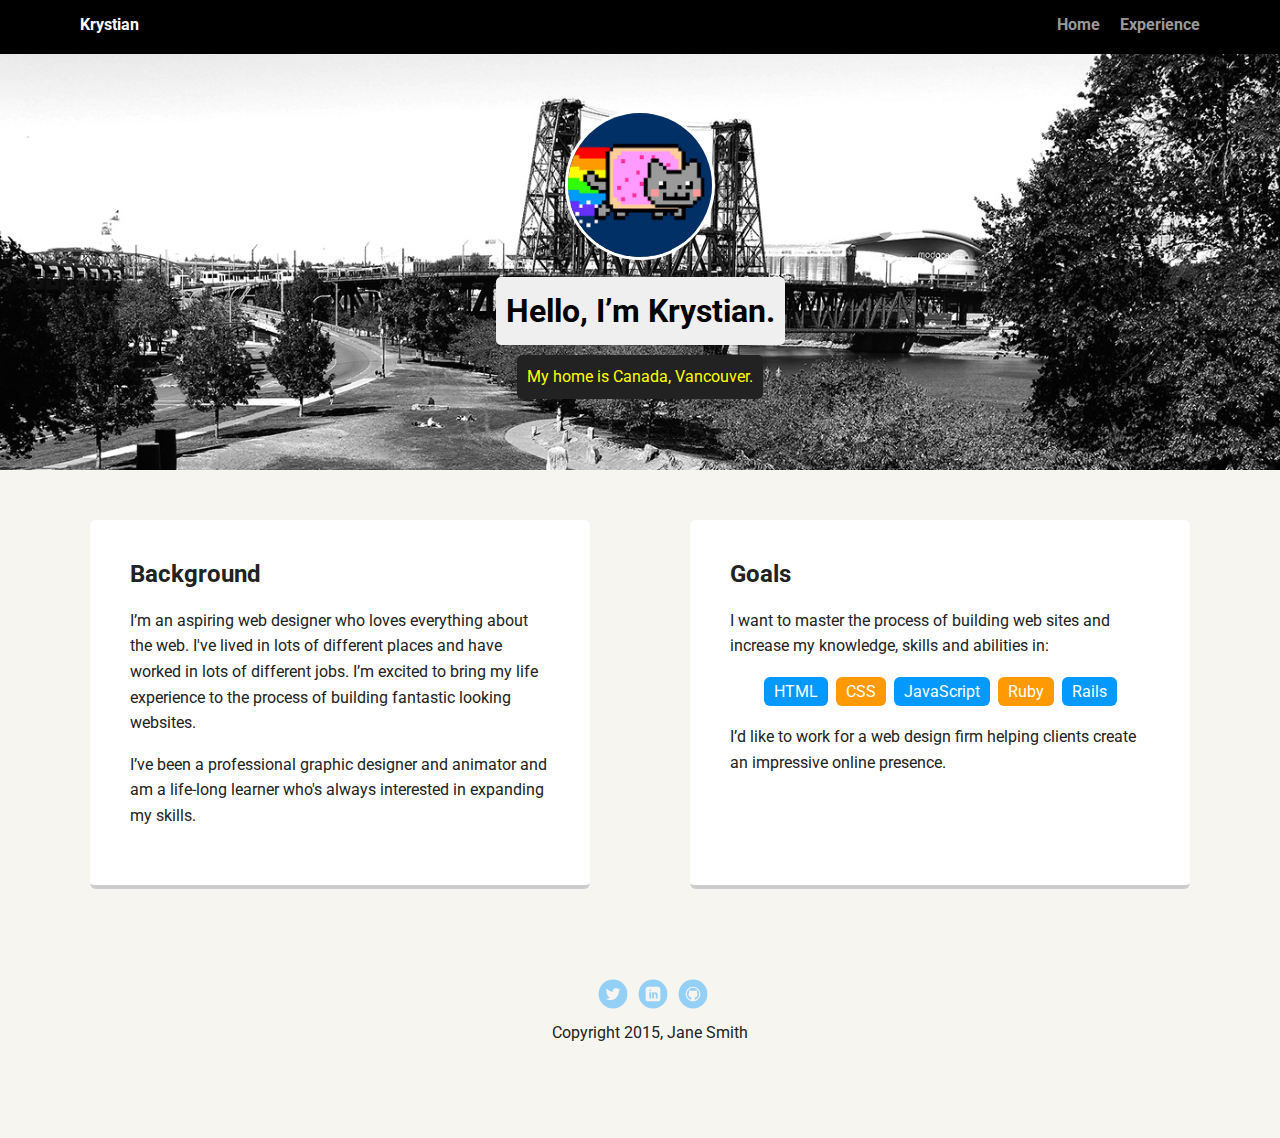
==== index.html @ 231d846b "first commit" ====
<!doctype html>
<html lang="en">
<head>
  <meta charset="utf-8">
  <title>Krystian's Profile</title>
  <meta name="viewport" content="width=device-width, initial-scale=1.0">
  <link rel="stylesheet" href="styles.css">
  <link href="https://fonts.googleapis.com/css?family=Muli%7CRoboto:400,300,500,700,900" rel="stylesheet"></head>
  <body>

    <div class="main-nav">
        <ul class="nav">
          <li class="name">Krystian</li>
          <li><a href="index.html">Home</a></li>
          <li><a href="pages/experience.html">Experience</a></li>
        </ul>
    </div>

    <header>
      <img src="images/me.png" alt="Drawing of Jane Smith" class="profile-image">
      <h1 class="tag name">Hello, I’m Krystian.</h1>
      <p class="tag location">My home is Canada, Vancouver.</p>
    </header>

    <main class="flex">
      <div class="card">
        <h2>Background</h2>
        <p>I’m an aspiring web designer who loves everything about the web. I've lived in lots of different places and have worked in lots of different jobs. I’m excited to bring my life experience to the process of building fantastic looking websites.</p>
        <p>I’ve been a professional graphic designer and animator and am a life-long learner who's always interested in expanding my skills.</p>
      </div>

      <div class="card">
        <h2>Goals</h2>
        <p>I want to master the process of building web sites and increase my knowledge, skills and abilities in:</p>
        <ul class="skills">
          <li>HTML</li>
          <li>CSS</li>
          <li>JavaScript</li>
          <li>Ruby</li>
          <li>Rails</li>
        </ul>
        <p>I’d like to work for a web design firm helping clients create an impressive online presence.</p>
      </div>

    </main>
    <footer>
      <ul>
        <li><a href="#" class="social twitter">Twitter</a></li>
        <li><a href="#" class="social linkedin">LinkedIn</a></li>
        <li><a href="#" class="social github">Github</a></li>
      </ul>
      <p class="copyright">Copyright 2015, Jane Smith</p>
    </footer>
  </body>
  </html>
---- styles.css ----
/* Global Layout Set-up */
* { 
  box-sizing: border-box;
}
  
body {
  margin: 0;
  padding: 0;
  text-align: center;
  font-family: 'Roboto', sans-serif;
  color: #222;
  background: #f7f5f0;
}
/* Link Styles */

a {
  text-decoration: none;
  color: #999;
}
a:hover {
  color: #6633ff;
}

/* Section Styles */

.main-nav {
  width: 100%;
  background: black;
  min-height: 30px;
  padding: 10px;
  position: fixed;
  text-align: center;
}
.nav {
  display: flex;
  justify-content: space-around;
  font-weight: 700;
  list-style-type: none;
  margin: 0 auto;
  padding: 0;
}

.nav .name {
    display: block;
    margin-right: auto;
    color: white;
}
.nav li {
  padding: 5px 10px 10px 10px;
}
.nav a {
  transition: all .5s;
}
.nav a:hover {
  color: white
}

header {
  text-align: center;
  background: url('images/portland.jpg') no-repeat top center ;
  background-size: cover;
  overflow: hidden;
  padding-top: 60px;
}
header {
  line-height: 1.5;
}
header .profile-image {
  margin-top: 50px;
  width: 150px;
  height: 150px;
  border-radius: 50%;
  border: 3px solid white;
  transition: all .5s;
}
header .profile-image:hover {
  transform: scale(1.2) rotate(5deg);
}
.tag {
  background-color: #efefef;
  color: black;
  padding: 10px;
  border-radius: 5px;
  display: table;
  margin: 10px auto;
} 
.location {
  background-color: #222;
  color: yellow;
}
.card {
  margin: 30px;
  padding: 20px 40px 40px;
  max-width: 500px;
  text-align: left;
  background: #fff;
  border-bottom: 4px solid #ccc;
  border-radius: 6px;
  transition: all .5s;
}
.card:hover {
  border-color: #ff99ff;
}

ul.skills {
  padding: 0;
  text-align: center;
}

.skills li {
  border-radius: 6px;
  display: inline-block;
  background: #ff9904;
  color: white;
  padding: 5px 10px;
  margin: 2px;
}

.skills li:nth-child(odd) {
  background: #0399ff;
}

footer {
  width: 100%;
  min-height: 30px;
  padding: 20px 0 40px 20px;
}

footer .copyright {
  top: -8px;
  font-size: .75em;
}

footer ul {
  list-style-type: none;
  margin: 0;
  padding: 0;
}

footer ul li {
  display: inline-block;
}

a.social {
  display: inline-block;
  text-indent: -9999px;
  margin-left: 5px;
  width: 30px;
  height: 30px;
  background-size: 30px 30px;
  opacity: .4;
  transition: all .5s;
}
a.twitter {
  background-image: url(images/twitter.svg);
}
a.linkedin {
  background-image: url(images/linkedin.svg);
}
a.github {
  background-image: url(images/github.svg);
}
a.social:hover {
  opacity: 1;
}
.clearfix {
  clear: both;
}

/* Styles for larger screens */
@media screen and (min-width: 720px) {
  
  .flex {
      display: -ms-flexbox;      /* TWEENER - IE 10 */
      display: flex; 
      max-width: 1200px;
      -ms-flex-pack: distribute;
      justify-content: space-around;
      margin: 0 auto;
  }

  header {
    min-height: 470px;
  }

  .nav {
    max-width: 1200px;
    padding: 0 30px;
  }


  main {
    padding-top: 20px;
  }

  main p {
    line-height: 1.6em;
  }

  footer {
    font-size: 1.3em;
    max-width: 1200px;
    margin: 40px auto;
  }

}
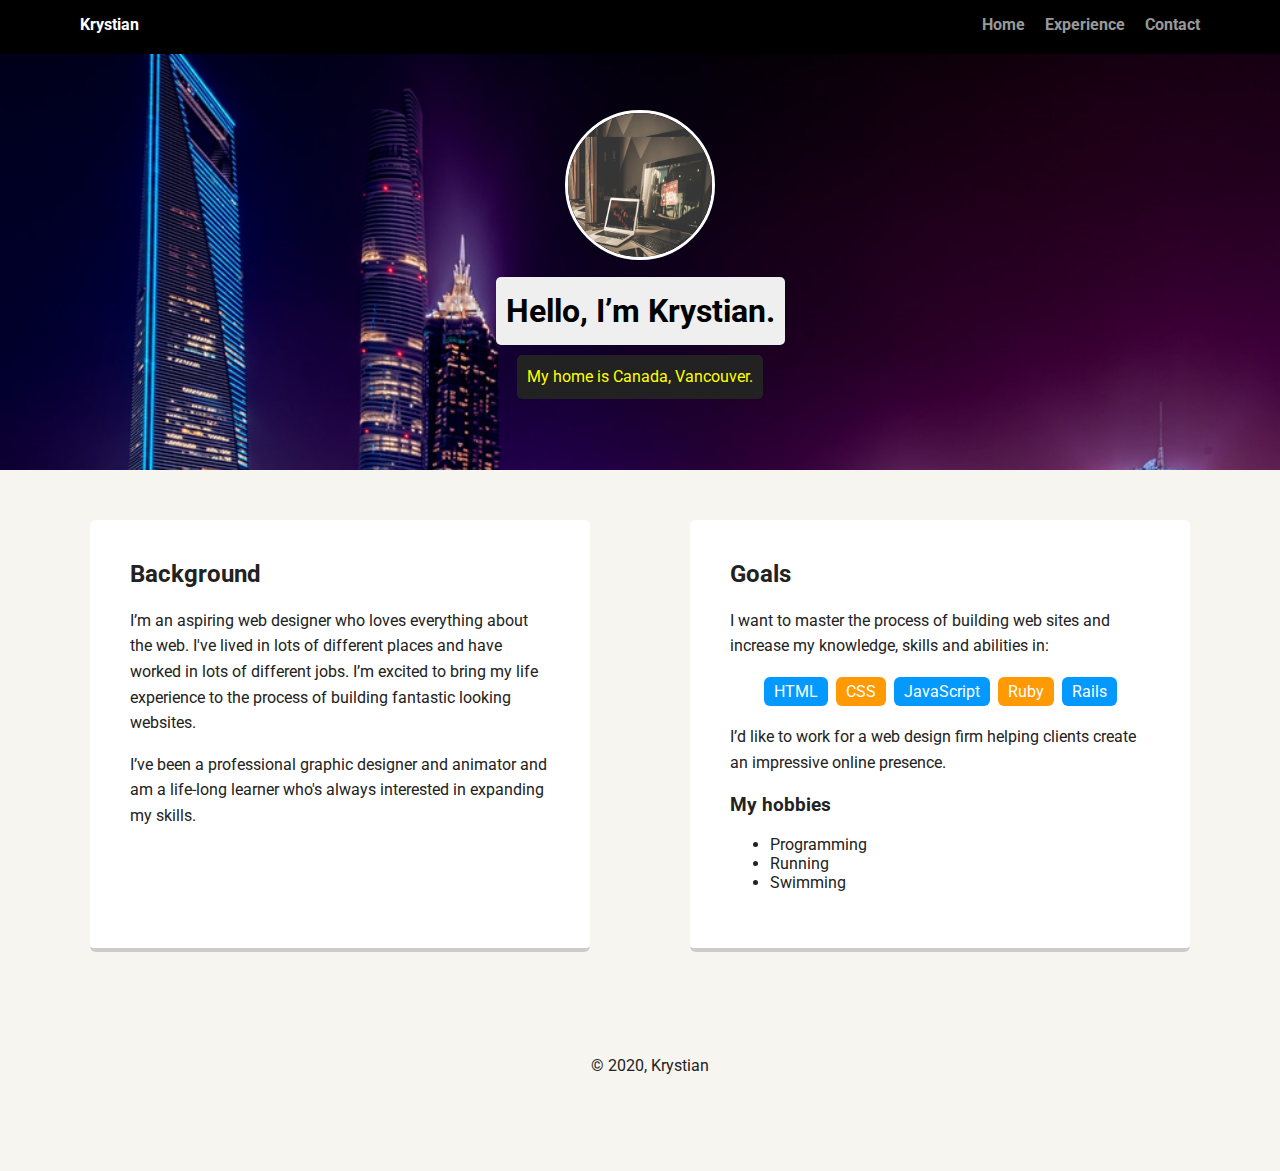
==== commit 0c92422c: "update html and css" ====
--- a/index.html
+++ b/index.html
@@ -8,16 +8,17 @@
   <link href="https://fonts.googleapis.com/css?family=Muli%7CRoboto:400,300,500,700,900" rel="stylesheet"></head>
   <body>
 
-    <div class="main-nav">
+    <nav class="main-nav">
         <ul class="nav">
           <li class="name">Krystian</li>
           <li><a href="index.html">Home</a></li>
           <li><a href="pages/experience.html">Experience</a></li>
+          <li><a href="pages/contact.html">Contact</a></li>
         </ul>
-    </div>
+    </nav>
 
     <header>
-      <img src="images/me.png" alt="Drawing of Jane Smith" class="profile-image">
+      <img src="images/profile.png" alt="Laptop and other tools on the table" class="profile-image">
       <h1 class="tag name">Hello, I’m Krystian.</h1>
       <p class="tag location">My home is Canada, Vancouver.</p>
     </header>
@@ -29,7 +30,7 @@
         <p>I’ve been a professional graphic designer and animator and am a life-long learner who's always interested in expanding my skills.</p>
       </div>
 
-      <div class="card">
+      <section class="card">
         <h2>Goals</h2>
         <p>I want to master the process of building web sites and increase my knowledge, skills and abilities in:</p>
         <ul class="skills">
@@ -40,16 +41,18 @@
           <li>Rails</li>
         </ul>
         <p>I’d like to work for a web design firm helping clients create an impressive online presence.</p>
-      </div>
+        <h3>My hobbies</h3>
+        <ul>
+          <li>Programming</li>
+          <li>Running</li>
+          <li>Swimming</li>
+        </ul>
+      </section>
 
     </main>
     <footer>
-      <ul>
-        <li><a href="#" class="social twitter">Twitter</a></li>
-        <li><a href="#" class="social linkedin">LinkedIn</a></li>
-        <li><a href="#" class="social github">Github</a></li>
-      </ul>
-      <p class="copyright">Copyright 2015, Jane Smith</p>
+
+      <p class="copyright">&copy; 2020, Krystian</p>
     </footer>
   </body>
   </html>
--- a/styles.css
+++ b/styles.css
@@ -1,8 +1,8 @@
 /* Global Layout Set-up */
-* { 
+* {
   box-sizing: border-box;
 }
-  
+
 body {
   margin: 0;
   padding: 0;
@@ -57,7 +57,7 @@
 
 header {
   text-align: center;
-  background: url('images/portland.jpg') no-repeat top center ;
+  background: url('images/city.png') no-repeat top center ;
   background-size: cover;
   overflow: hidden;
   padding-top: 60px;
@@ -69,12 +69,12 @@
   margin-top: 50px;
   width: 150px;
   height: 150px;
-  border-radius: 50%;
+  border-radius: 70%;
   border: 3px solid white;
   transition: all .5s;
 }
 header .profile-image:hover {
-  transform: scale(1.2) rotate(5deg);
+  transform: scale(1.8) rotate(50deg);
 }
 .tag {
   background-color: #efefef;
@@ -83,7 +83,7 @@
   border-radius: 5px;
   display: table;
   margin: 10px auto;
-} 
+}
 .location {
   background-color: #222;
   color: yellow;
@@ -167,12 +167,20 @@
   clear: both;
 }
 
+.email {
+  color: black;
+}
+
+.experience {
+  list-style-type: none;
+}
+
 /* Styles for larger screens */
 @media screen and (min-width: 720px) {
-  
+
   .flex {
       display: -ms-flexbox;      /* TWEENER - IE 10 */
-      display: flex; 
+      display: flex;
       max-width: 1200px;
       -ms-flex-pack: distribute;
       justify-content: space-around;
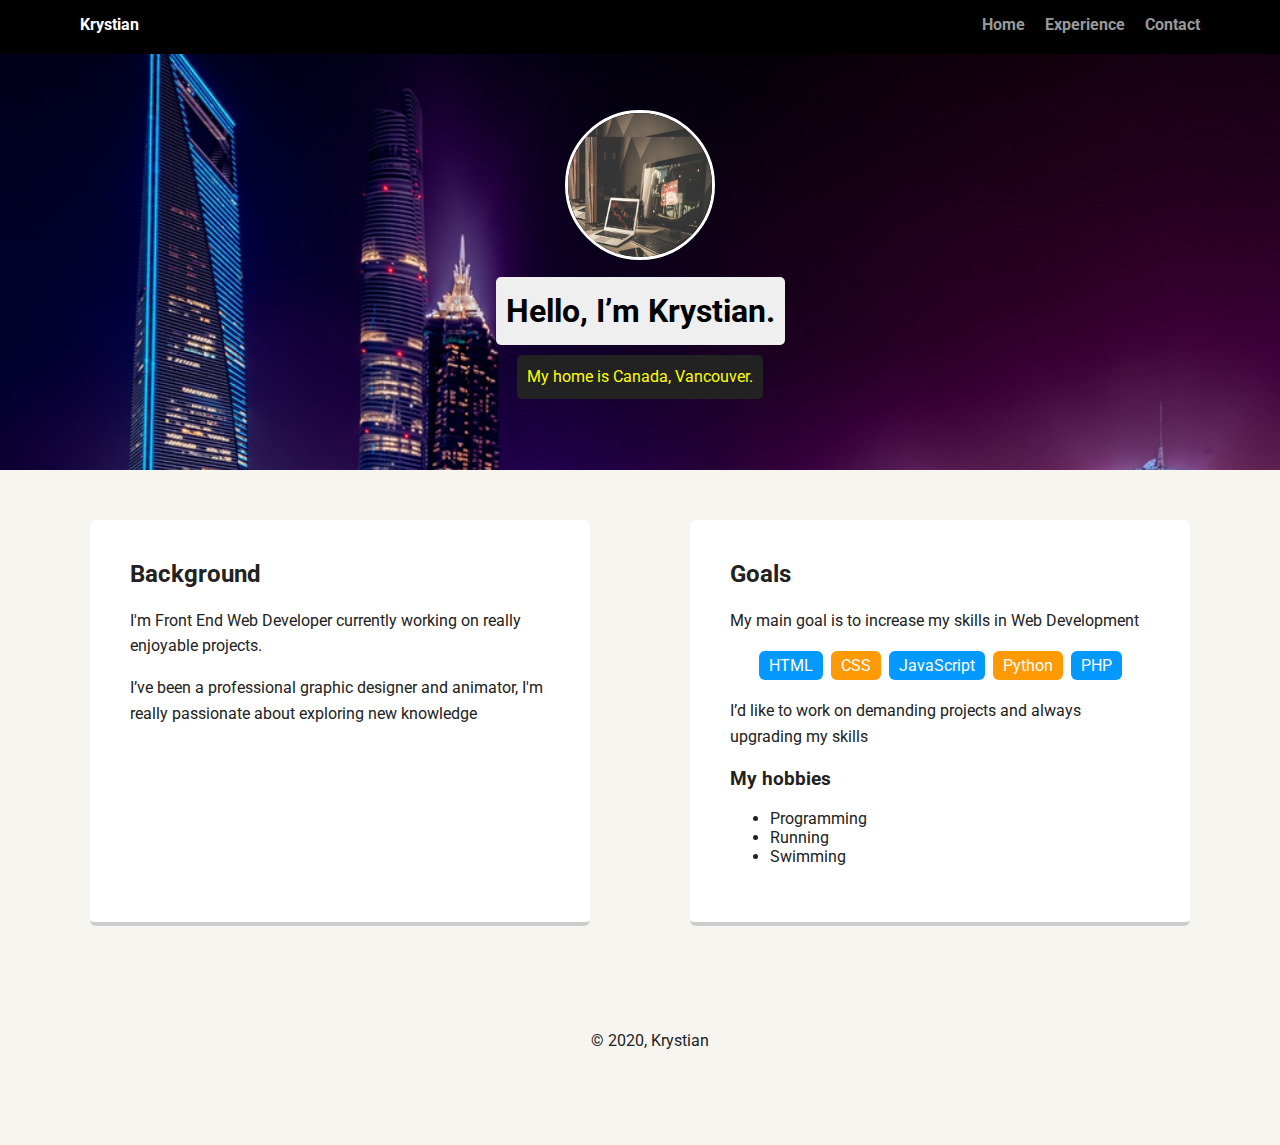
==== commit e9ce6bba: "update bacground and goals section" ====
--- a/index.html
+++ b/index.html
@@ -26,21 +26,21 @@
     <main class="flex">
       <div class="card">
         <h2>Background</h2>
-        <p>I’m an aspiring web designer who loves everything about the web. I've lived in lots of different places and have worked in lots of different jobs. I’m excited to bring my life experience to the process of building fantastic looking websites.</p>
-        <p>I’ve been a professional graphic designer and animator and am a life-long learner who's always interested in expanding my skills.</p>
+        <p>I'm Front End Web Developer currently working on really enjoyable projects. </p>
+        <p>I’ve been a professional graphic designer and animator, I'm really passionate about exploring new knowledge</p>
       </div>
 
       <section class="card">
         <h2>Goals</h2>
-        <p>I want to master the process of building web sites and increase my knowledge, skills and abilities in:</p>
+        <p>My main goal is to increase my skills in Web Development</p>
         <ul class="skills">
           <li>HTML</li>
           <li>CSS</li>
           <li>JavaScript</li>
-          <li>Ruby</li>
-          <li>Rails</li>
+          <li>Python</li>
+          <li>PHP</li>
         </ul>
-        <p>I’d like to work for a web design firm helping clients create an impressive online presence.</p>
+        <p>I’d like to work on demanding projects and always upgrading my skills</p>
         <h3>My hobbies</h3>
         <ul>
           <li>Programming</li>
